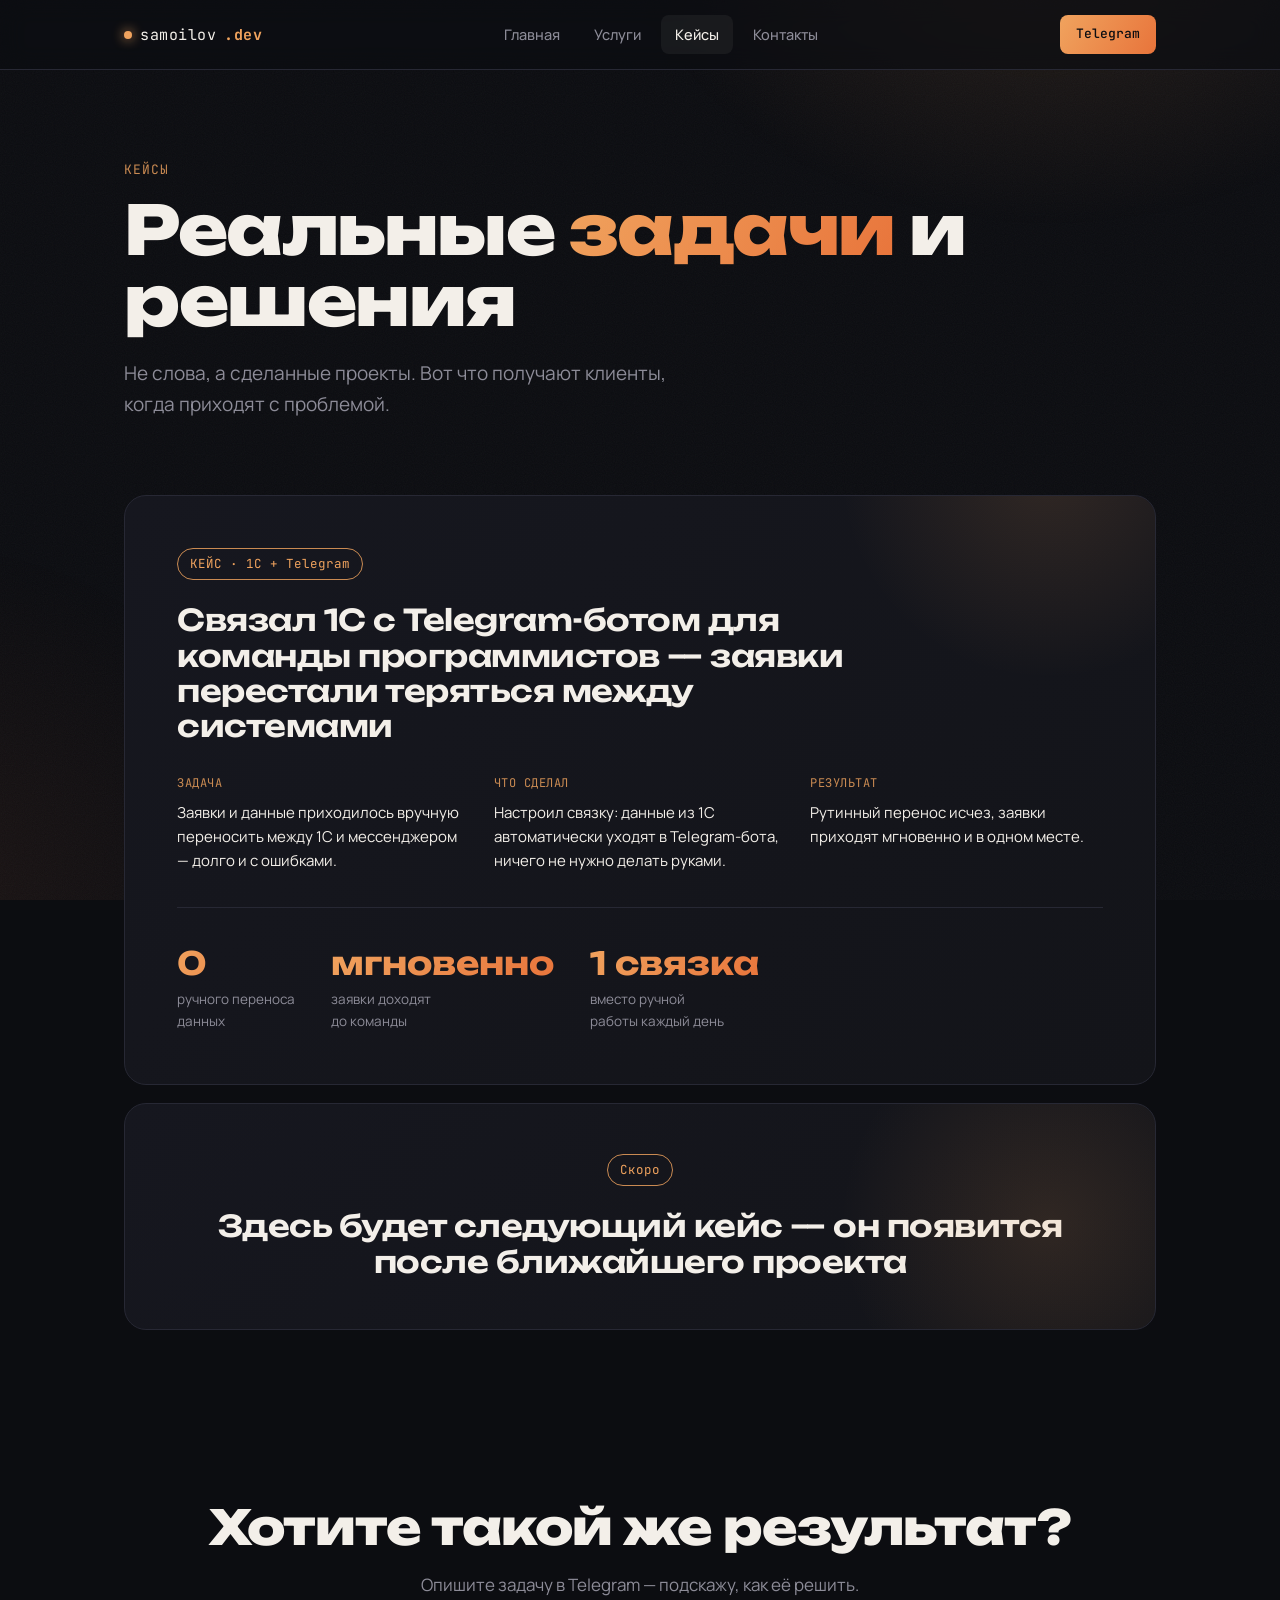
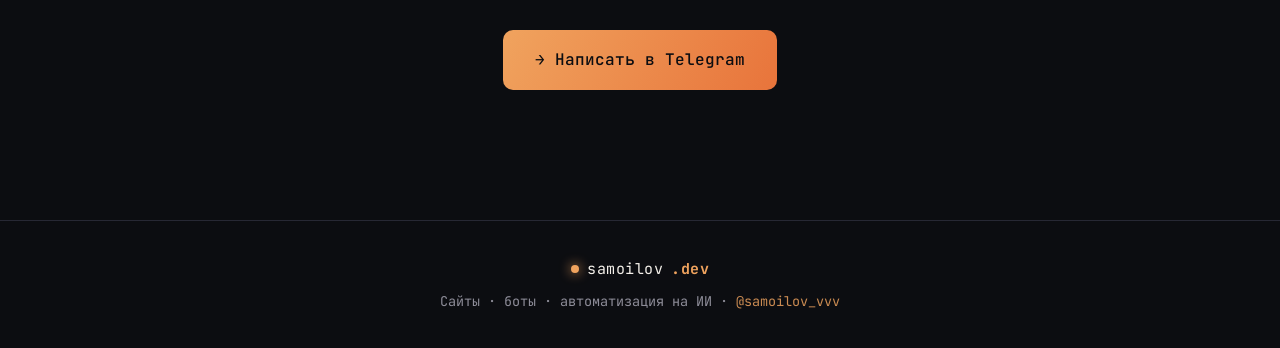
==== keysy.html @ 1cc67bd7 "First commit" ====
<!--
============================================================
  КЕЙСЫ · keysy.html
  КЕЙС: меняй текст и цифры на свои реальные.
  Чтобы добавить новый кейс — скопируй блок <div class="case reveal">...</div>
============================================================
-->
<!DOCTYPE html>
<html lang="ru">
<head>
<meta charset="UTF-8">
<meta name="viewport" content="width=device-width, initial-scale=1.0">
<title>Кейсы — Самойлов</title>
<link rel="preconnect" href="https://fonts.googleapis.com">
<link rel="preconnect" href="https://fonts.gstatic.com" crossorigin>
<link href="https://fonts.googleapis.com/css2?family=Unbounded:wght@400;600;800&family=Manrope:wght@400;500;600;700&family=JetBrains+Mono:wght@400;500&display=swap" rel="stylesheet">
<link rel="stylesheet" href="style.css">
</head>
<body>

<header>
  <nav class="nav">
    <a class="logo" href="index.html"><span class="dot"></span> samoilov<b>.dev</b></a>
    <div class="menu">
      <a href="index.html">Главная</a>
      <a href="uslugi.html">Услуги</a>
      <a href="keysy.html" class="active">Кейсы</a>
      <a href="kontakty.html">Контакты</a>
    </div>
    <a class="nav-cta" href="https://t.me/samoilov_vvv" target="_blank">Telegram</a>
  </nav>
</header>

<section class="page-head">
  <div class="wrap">
    <div class="eyebrow reveal">Кейсы</div>
    <h1 class="reveal">Реальные <span class="gradient-text">задачи</span> и решения</h1>
    <p class="lead reveal">Не слова, а сделанные проекты. Вот что получают клиенты, когда приходят с проблемой.</p>
  </div>
</section>

<section style="padding-top:20px">
  <div class="wrap">

    <!-- КЕЙС 1: реальный, 1С + Telegram -->
    <div class="case reveal">
      <span class="case-tag">КЕЙС · 1С + Telegram</span>
      <h3>Связал 1С с Telegram-ботом для команды программистов — заявки перестали теряться между системами</h3>
      <div class="case-row">
        <div class="case-block"><div class="k">Задача</div><div class="v">Заявки и данные приходилось вручную переносить между 1С и мессенджером — долго и с ошибками.</div></div>
        <div class="case-block"><div class="k">Что сделал</div><div class="v">Настроил связку: данные из 1С автоматически уходят в Telegram-бота, ничего не нужно делать руками.</div></div>
        <div class="case-block"><div class="k">Результат</div><div class="v">Рутинный перенос исчез, заявки приходят мгновенно и в одном месте.</div></div>
      </div>
      <!-- КЕЙС: цифры. Поставь свои реальные или удали этот блок -->
      <div class="case-result">
        <div><div class="num">0</div><div class="lbl">ручного переноса<br>данных</div></div>
        <div><div class="num">мгновенно</div><div class="lbl">заявки доходят<br>до команды</div></div>
        <div><div class="num">1 связка</div><div class="lbl">вместо ручной<br>работы каждый день</div></div>
      </div>
    </div>

    <!-- КЕЙС 2 (заглушка): когда сделаешь новый проект — заполни по образцу первого -->
    <div class="case soon reveal">
      <span class="case-tag">Скоро</span>
      <h3>Здесь будет следующий кейс — он появится после ближайшего проекта</h3>
    </div>

  </div>
</section>

<section class="cta-final">
  <div class="wrap">
    <h2 class="reveal">Хотите такой же результат?</h2>
    <p class="reveal">Опишите задачу в Telegram — подскажу, как её решить.</p>
    <a class="btn-primary reveal" href="https://t.me/samoilov_vvv" target="_blank" style="font-size:16px;padding:17px 32px">→ Написать в Telegram</a>
  </div>
</section>

<footer>
  <div class="wrap">
    <a class="logo" href="index.html"><span class="dot"></span> samoilov<b>.dev</b></a>
    <p style="margin-top:10px">Сайты · боты · автоматизация на ИИ · <a href="https://t.me/samoilov_vvv" target="_blank">@samoilov_vvv</a></p>
  </div>
</footer>

<script>
  const io=new IntersectionObserver((es)=>{es.forEach((e,i)=>{if(e.isIntersecting){setTimeout(()=>e.target.classList.add('in'),(i%5)*70);io.unobserve(e.target)}})},{threshold:.12});
  document.querySelectorAll('.reveal').forEach(el=>io.observe(el));
</script>
</body>
</html>
---- style.css ----
/* ============================================================
   ОБЩИЕ СТИЛИ ДЛЯ ВСЕХ СТРАНИЦ
   Цвета и шрифты меняются ТОЛЬКО здесь, в блоке :root —
   и сразу применяются на всех страницах сайта.
   ============================================================ */
:root{
  /* ===== ЦВЕТА (тёплая янтарная гамма) ===== */
  --bg:        #0c0d11;
  --bg-soft:   #131419;
  --card:      #16171f;
  --line:      #272834;
  --text:      #f3efe9;   /* тёплый белый */
  --muted:     #8d8c98;
  --accent:    #f0a35e;   /* янтарь */
  --accent-2:  #e8743b;   /* тёплый ember для градиентов */
  --accent-dim:#c98a52;
  --font-display:'Unbounded', sans-serif;
  --font-body:'Manrope', sans-serif;
  --font-mono:'JetBrains Mono', monospace;
}

*{margin:0;padding:0;box-sizing:border-box}
html{scroll-behavior:smooth}
body{
  background:var(--bg);color:var(--text);font-family:var(--font-body);
  line-height:1.6;overflow-x:hidden;-webkit-font-smoothing:antialiased;min-height:100vh;
}

/* фоновое свечение + шум */
body::before{
  content:"";position:fixed;inset:0;z-index:0;pointer-events:none;
  background:
    radial-gradient(700px 500px at 82% -8%, rgba(240,163,94,.12), transparent 60%),
    radial-gradient(600px 600px at -5% 100%, rgba(232,116,59,.07), transparent 60%);
}
body::after{
  content:"";position:fixed;inset:0;z-index:0;pointer-events:none;opacity:.04;
  background-image:url("data:image/svg+xml,%3Csvg xmlns='http://www.w3.org/2000/svg' width='120' height='120'%3E%3Cfilter id='n'%3E%3CfeTurbulence type='fractalNoise' baseFrequency='0.9' numOctaves='3'/%3E%3C/filter%3E%3Crect width='100%25' height='100%25' filter='url(%23n)'/%3E%3C/svg%3E");
}

.wrap{max-width:1080px;margin:0 auto;padding:0 24px;position:relative;z-index:1}
.gradient-text{
  background:linear-gradient(120deg,var(--accent),var(--accent-2));
  -webkit-background-clip:text;background-clip:text;-webkit-text-fill-color:transparent;
}

/* ===== ШАПКА + НАВИГАЦИЯ ===== */
header{
  position:sticky;top:0;z-index:50;backdrop-filter:blur(12px);
  background:rgba(12,13,17,.65);border-bottom:1px solid var(--line);
}
.nav{display:flex;align-items:center;justify-content:space-between;padding:15px 24px;max-width:1080px;margin:0 auto;gap:18px}
.logo{font-family:var(--font-mono);font-size:15px;letter-spacing:.5px;display:flex;align-items:center;gap:8px;text-decoration:none;color:var(--text)}
.logo b{color:var(--accent)}
.dot{width:8px;height:8px;border-radius:50%;background:var(--accent);box-shadow:0 0 12px var(--accent);animation:pulse 2s infinite}
@keyframes pulse{0%,100%{opacity:1}50%{opacity:.35}}
.menu{display:flex;align-items:center;gap:6px}
.menu a{
  font-family:var(--font-body);font-size:14.5px;text-decoration:none;color:var(--muted);
  padding:8px 14px;border-radius:8px;transition:color .2s ease, background .2s ease;font-weight:500;
}
.menu a:hover{color:var(--text)}
.menu a.active{color:var(--text);background:rgba(255,255,255,.05)}
.nav-cta{
  font-family:var(--font-mono);font-size:13px;text-decoration:none;color:var(--bg)!important;
  background:linear-gradient(120deg,var(--accent),var(--accent-2));padding:9px 16px;border-radius:8px;font-weight:500;
  transition:transform .2s ease, box-shadow .2s ease;
}
.nav-cta:hover{transform:translateY(-2px);box-shadow:0 8px 24px rgba(240,163,94,.28)}

/* ===== КНОПКИ ===== */
.btn-primary{
  font-family:var(--font-mono);font-size:15px;text-decoration:none;color:var(--bg);
  background:linear-gradient(120deg,var(--accent),var(--accent-2));padding:15px 26px;border-radius:10px;font-weight:500;
  display:inline-flex;align-items:center;gap:10px;transition:transform .2s ease, box-shadow .2s ease;
}
.btn-primary:hover{transform:translateY(-2px);box-shadow:0 12px 32px rgba(240,163,94,.32)}
.btn-ghost{
  font-family:var(--font-mono);font-size:15px;text-decoration:none;color:var(--text);
  border:1px solid var(--line);padding:15px 26px;border-radius:10px;transition:border-color .2s ease, color .2s ease;
}
.btn-ghost:hover{border-color:var(--accent);color:var(--accent)}

/* ===== ТИПОГРАФИКА СЕКЦИЙ ===== */
.page-head{padding:90px 0 20px}
.eyebrow{font-family:var(--font-mono);font-size:13px;color:var(--accent-dim);letter-spacing:1px;text-transform:uppercase;margin-bottom:14px}
h1{font-family:var(--font-display);font-weight:800;font-size:clamp(36px,6.5vw,68px);line-height:1.04;letter-spacing:-1.5px;margin-bottom:22px}
.sec-title{font-family:var(--font-display);font-weight:600;font-size:clamp(26px,4vw,40px);letter-spacing:-1px;margin-bottom:16px;line-height:1.1}
.lead{color:var(--muted);max-width:580px;font-size:clamp(16px,2.2vw,19px);margin-bottom:36px}
.lead b{color:var(--text);font-weight:600}
section{padding:64px 0;position:relative}

/* badge */
.badge{display:inline-flex;align-items:center;gap:8px;font-family:var(--font-mono);font-size:12.5px;color:var(--muted);border:1px solid var(--line);border-radius:100px;padding:7px 14px;margin-bottom:28px}
.badge .dot{width:7px;height:7px}

/* ===== СТАТЫ ===== */
.stats{display:flex;flex-wrap:wrap;gap:40px;margin-top:56px;padding-top:34px;border-top:1px solid var(--line)}
.stat .num{font-family:var(--font-display);font-weight:600;font-size:30px;color:var(--accent)}
.stat .lbl{font-size:13.5px;color:var(--muted);margin-top:2px}

/* ===== КАРТОЧКИ УСЛУГ ===== */
.grid2{display:grid;grid-template-columns:repeat(2,1fr);gap:18px}
.card{background:var(--card);border:1px solid var(--line);border-radius:16px;padding:30px;transition:transform .25s ease;position:relative;overflow:hidden}
.card::after{content:"";position:absolute;inset:0;border-radius:16px;padding:1px;background:linear-gradient(135deg,transparent,rgba(240,163,94,.45),transparent);-webkit-mask:linear-gradient(#fff 0 0) content-box,linear-gradient(#fff 0 0);-webkit-mask-composite:xor;mask-composite:exclude;opacity:0;transition:opacity .25s ease}
.card:hover{transform:translateY(-5px)}
.card:hover::after{opacity:1}
.card .ic{font-family:var(--font-mono);font-size:13px;color:var(--accent);margin-bottom:18px}
.card h3{font-family:var(--font-display);font-weight:600;font-size:20px;margin-bottom:10px}
.card p{color:var(--muted);font-size:15px}
.card ul{list-style:none;margin-top:16px}
.card ul li{color:var(--muted);font-size:14px;padding-left:18px;position:relative;margin-bottom:6px}
.card ul li::before{content:"→";position:absolute;left:0;color:var(--accent)}

/* ===== ШАГИ ===== */
.steps{display:grid;grid-template-columns:repeat(3,1fr);gap:18px;counter-reset:s}
.step{background:var(--bg-soft);border:1px solid var(--line);border-radius:16px;padding:30px;position:relative}
.step::before{counter-increment:s;content:"0" counter(s);font-family:var(--font-display);font-weight:800;font-size:42px;background:linear-gradient(120deg,var(--accent),var(--accent-2));-webkit-background-clip:text;background-clip:text;-webkit-text-fill-color:transparent;opacity:.4;display:block;margin-bottom:14px}
.step h4{font-family:var(--font-display);font-weight:600;font-size:18px;margin-bottom:8px}
.step p{color:var(--muted);font-size:14.5px}

/* ===== КЕЙС ===== */
.case{background:linear-gradient(135deg,var(--card),var(--bg-soft));border:1px solid var(--line);border-radius:22px;padding:clamp(28px,5vw,52px);position:relative;overflow:hidden;margin-bottom:18px}
.case::before{content:"";position:absolute;top:-40%;right:-10%;width:420px;height:420px;background:radial-gradient(circle,rgba(240,163,94,.13),transparent 70%)}
.case-tag{font-family:var(--font-mono);font-size:12.5px;color:var(--accent);border:1px solid var(--accent-dim);border-radius:100px;padding:5px 12px;display:inline-block;margin-bottom:22px}
.case h3{font-family:var(--font-display);font-weight:600;font-size:clamp(21px,3.2vw,30px);line-height:1.18;margin-bottom:28px;letter-spacing:-.5px;max-width:680px}
.case-row{display:grid;grid-template-columns:repeat(3,1fr);gap:24px;margin:30px 0;position:relative;z-index:1}
.case-block .k{font-family:var(--font-mono);font-size:12px;color:var(--accent-dim);text-transform:uppercase;letter-spacing:.5px;margin-bottom:8px}
.case-block .v{color:var(--text);font-size:15px}
.case-result{display:flex;flex-wrap:wrap;gap:36px;margin-top:34px;padding-top:30px;border-top:1px solid var(--line);position:relative;z-index:1}
.case-result .num{font-family:var(--font-display);font-weight:700;font-size:32px;background:linear-gradient(120deg,var(--accent),var(--accent-2));-webkit-background-clip:text;background-clip:text;-webkit-text-fill-color:transparent}
.case-result .lbl{font-size:13.5px;color:var(--muted)}
.case.soon{opacity:.6;text-align:center;padding:50px}
.case.soon h3{margin:0 auto;max-width:none}

/* ===== FAQ ===== */
.faq-item{border-bottom:1px solid var(--line);padding:22px 0}
.faq-item h4{font-family:var(--font-display);font-weight:600;font-size:17px;margin-bottom:8px}
.faq-item p{color:var(--muted);font-size:15px}

/* ===== БОЛЬШОЙ CTA ===== */
.cta-final{text-align:center;padding:90px 0}
.cta-final h2{font-family:var(--font-display);font-weight:800;font-size:clamp(28px,5vw,48px);letter-spacing:-1px;margin-bottom:18px;line-height:1.06}
.cta-final p{color:var(--muted);max-width:480px;margin:0 auto 32px;font-size:17px}

/* ===== КОНТАКТЫ ===== */
.contact-grid{display:grid;grid-template-columns:1.1fr .9fr;gap:24px;align-items:start}
.contact-card{background:var(--card);border:1px solid var(--line);border-radius:18px;padding:36px}
.contact-card h3{font-family:var(--font-display);font-weight:600;font-size:22px;margin-bottom:14px}
.contact-card p{color:var(--muted);margin-bottom:24px}
.checklist{list-style:none}
.checklist li{padding-left:26px;position:relative;margin-bottom:12px;color:var(--text);font-size:15px}
.checklist li::before{content:"✦";position:absolute;left:0;color:var(--accent)}

/* подвал */
footer{border-top:1px solid var(--line);padding:36px 0;text-align:center;position:relative;z-index:1;margin-top:40px}
footer .logo{justify-content:center;margin-bottom:10px}
footer p{color:var(--muted);font-size:13.5px;font-family:var(--font-mono)}
footer a{color:var(--accent-dim);text-decoration:none}

/* появление при скролле */
.reveal{opacity:0;transform:translateY(24px);transition:opacity .7s ease, transform .7s ease}
.reveal.in{opacity:1;transform:none}

@media(max-width:760px){
  .grid2,.steps,.case-row,.contact-grid{grid-template-columns:1fr}
  .menu{gap:0}
  .menu a{padding:8px 9px;font-size:13.5px}
  .nav-cta{display:none}
  .logo{font-size:14px}
  .stats{gap:26px}
}
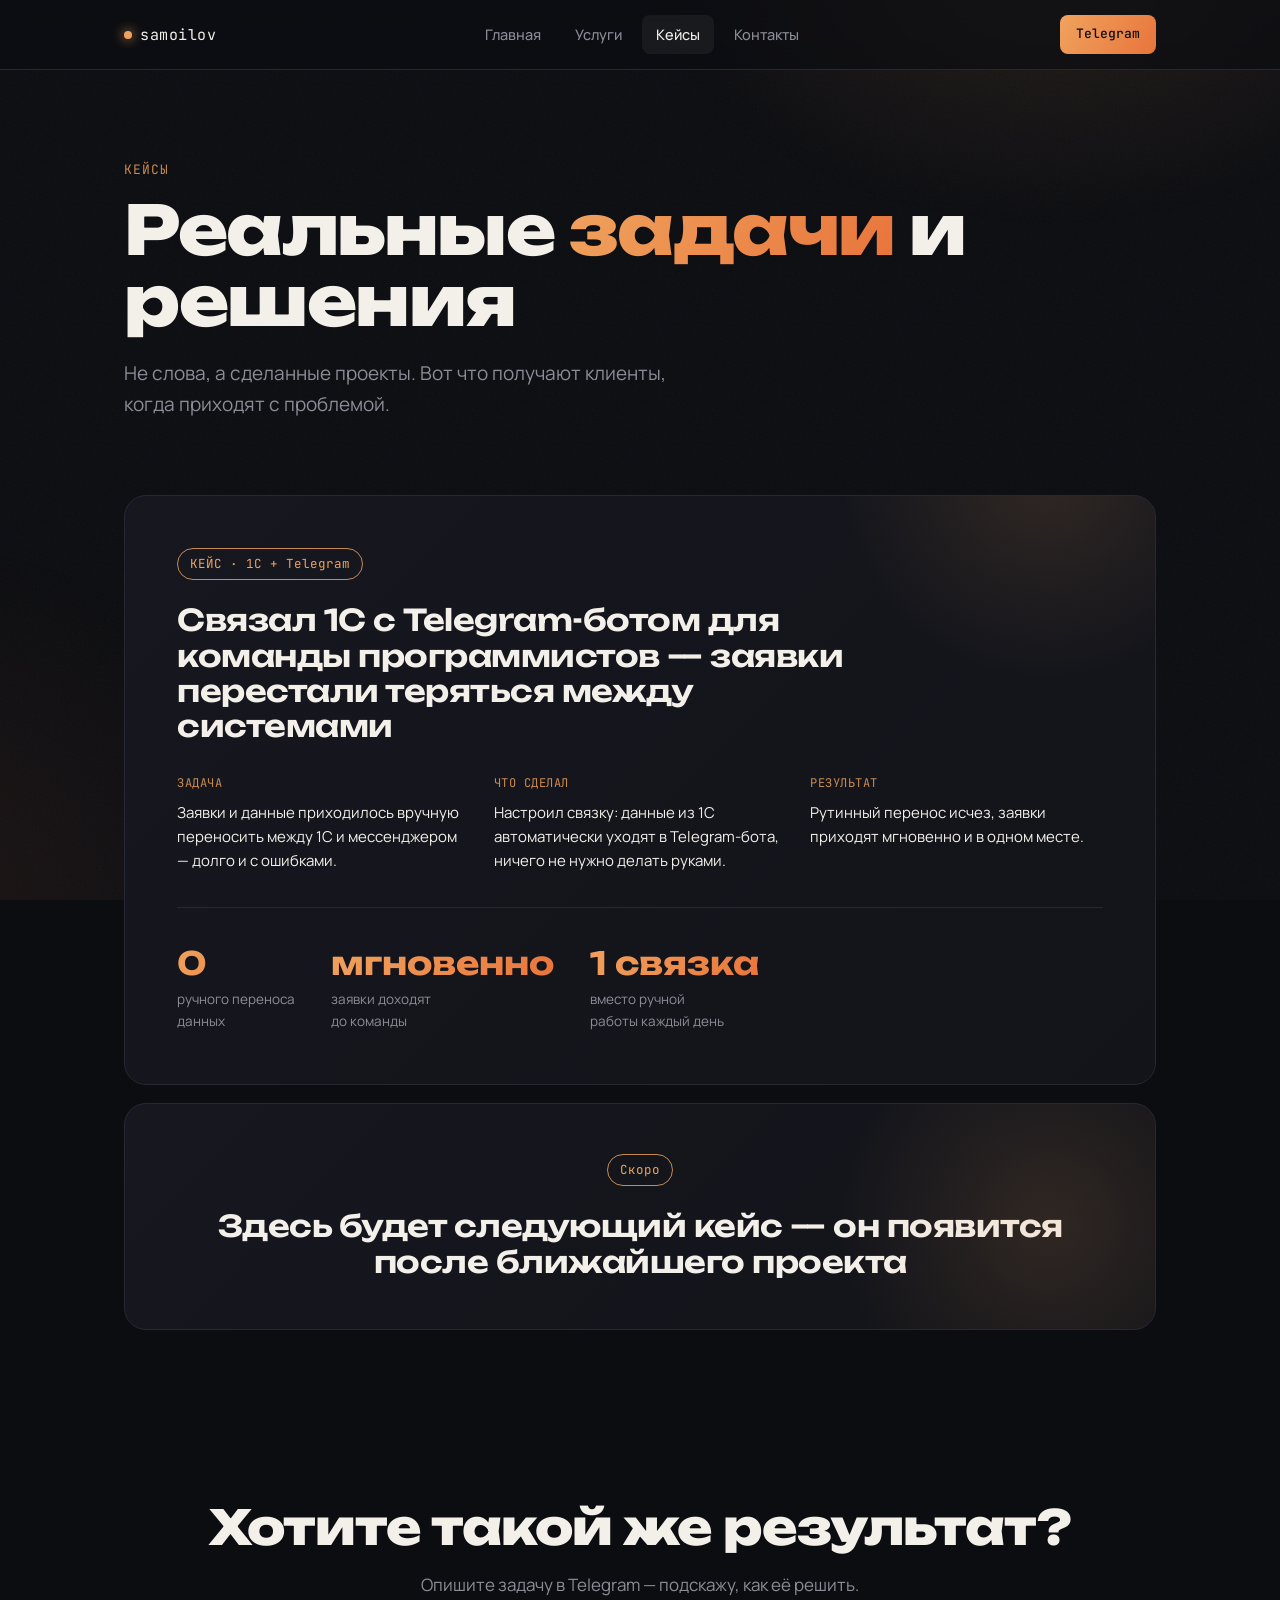
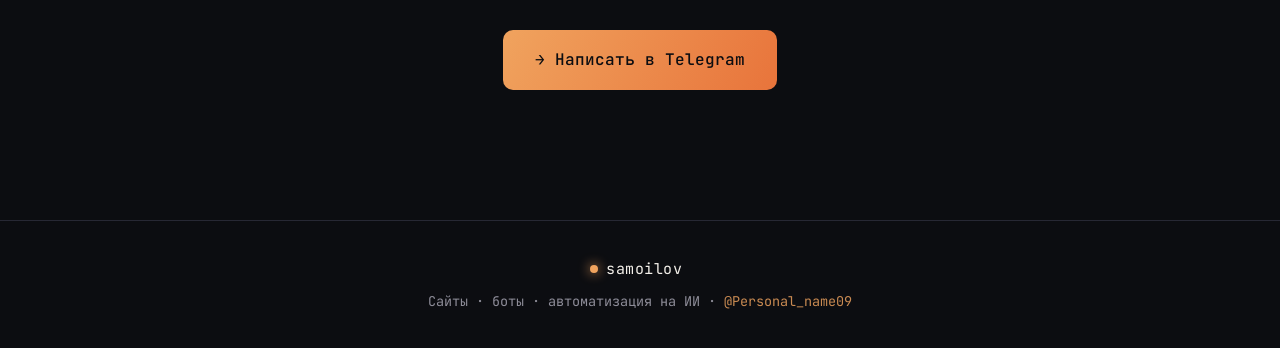
==== commit 97ecb3f2: "a" ====
--- a/keysy.html
+++ b/keysy.html
@@ -20,14 +20,14 @@
 
 <header>
   <nav class="nav">
-    <a class="logo" href="index.html"><span class="dot"></span> samoilov<b>.dev</b></a>
+    <a class="logo" href="index.html"><span class="dot"></span> samoilov<b></b></a>
     <div class="menu">
       <a href="index.html">Главная</a>
       <a href="uslugi.html">Услуги</a>
       <a href="keysy.html" class="active">Кейсы</a>
       <a href="kontakty.html">Контакты</a>
     </div>
-    <a class="nav-cta" href="https://t.me/samoilov_vvv" target="_blank">Telegram</a>
+    <a class="nav-cta" href="https://t.me/Personal_name09" target="_blank">Telegram</a>
   </nav>
 </header>
 
@@ -72,14 +72,14 @@
   <div class="wrap">
     <h2 class="reveal">Хотите такой же результат?</h2>
     <p class="reveal">Опишите задачу в Telegram — подскажу, как её решить.</p>
-    <a class="btn-primary reveal" href="https://t.me/samoilov_vvv" target="_blank" style="font-size:16px;padding:17px 32px">→ Написать в Telegram</a>
+    <a class="btn-primary reveal" href="https://t.me/Personal_name09" target="_blank" style="font-size:16px;padding:17px 32px">→ Написать в Telegram</a>
   </div>
 </section>
 
 <footer>
   <div class="wrap">
-    <a class="logo" href="index.html"><span class="dot"></span> samoilov<b>.dev</b></a>
-    <p style="margin-top:10px">Сайты · боты · автоматизация на ИИ · <a href="https://t.me/samoilov_vvv" target="_blank">@samoilov_vvv</a></p>
+    <a class="logo" href="index.html"><span class="dot"></span> samoilov<b></b></a>
+    <p style="margin-top:10px">Сайты · боты · автоматизация на ИИ · <a href="https://t.me/Personal_name09" target="_blank">@Personal_name09</a></p>
   </div>
 </footer>
 
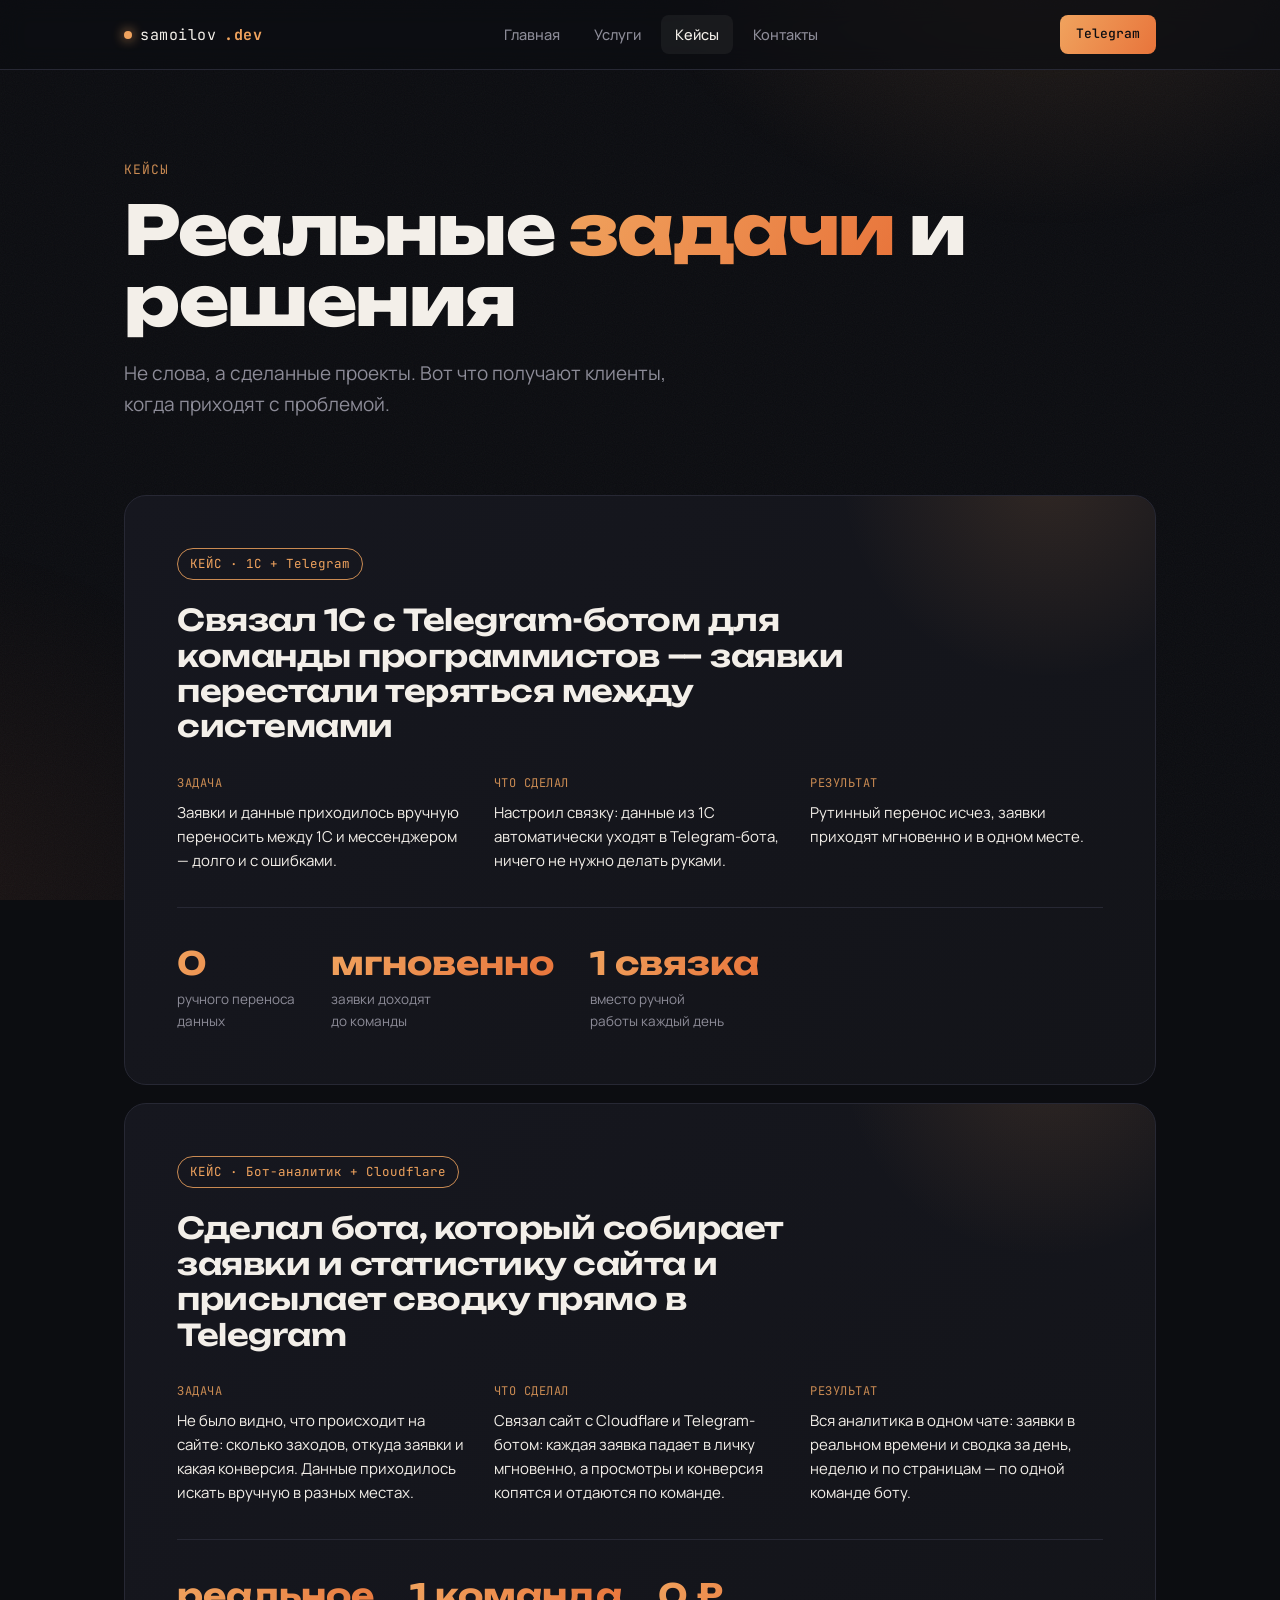
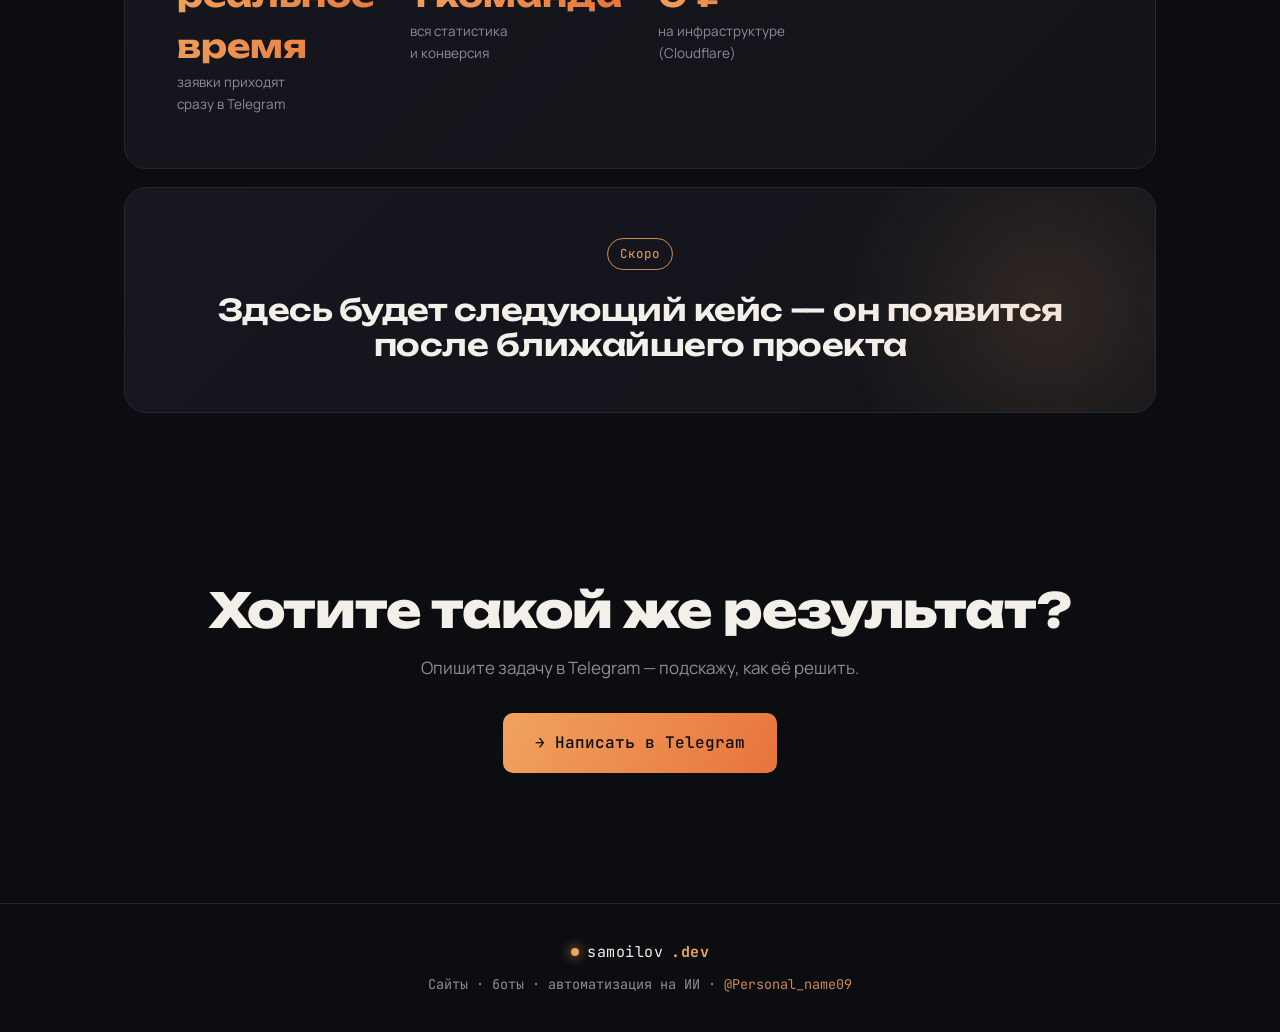
==== commit fd2cfbc7: "a" ====
--- a/keysy.html
+++ b/keysy.html
@@ -20,7 +20,7 @@
 
 <header>
   <nav class="nav">
-    <a class="logo" href="index.html"><span class="dot"></span> samoilov<b></b></a>
+    <a class="logo" href="index.html"><span class="dot"></span> samoilov<b>.dev</b></a>
     <div class="menu">
       <a href="index.html">Главная</a>
       <a href="uslugi.html">Услуги</a>
@@ -59,7 +59,24 @@
       </div>
     </div>
 
-    <!-- КЕЙС 2 (заглушка): когда сделаешь новый проект — заполни по образцу первого -->
+    <!-- КЕЙС 2: бот-аналитик для сайта -->
+    <div class="case reveal">
+      <span class="case-tag">КЕЙС · Бот-аналитик + Cloudflare</span>
+      <h3>Сделал бота, который собирает заявки и статистику сайта и присылает сводку прямо в Telegram</h3>
+      <div class="case-row">
+        <div class="case-block"><div class="k">Задача</div><div class="v">Не было видно, что происходит на сайте: сколько заходов, откуда заявки и какая конверсия. Данные приходилось искать вручную в разных местах.</div></div>
+        <div class="case-block"><div class="k">Что сделал</div><div class="v">Связал сайт с Cloudflare и Telegram-ботом: каждая заявка падает в личку мгновенно, а просмотры и конверсия копятся и отдаются по команде.</div></div>
+        <div class="case-block"><div class="k">Результат</div><div class="v">Вся аналитика в одном чате: заявки в реальном времени и сводка за день, неделю и по страницам — по одной команде боту.</div></div>
+      </div>
+      <!-- КЕЙС: цифры. Поставь свои реальные или удали этот блок -->
+      <div class="case-result">
+        <div><div class="num">реальное<br>время</div><div class="lbl">заявки приходят<br>сразу в Telegram</div></div>
+        <div><div class="num">1 команда</div><div class="lbl">вся статистика<br>и конверсия</div></div>
+        <div><div class="num">0 ₽</div><div class="lbl">на инфраструктуре<br>(Cloudflare)</div></div>
+      </div>
+    </div>
+
+   
     <div class="case soon reveal">
       <span class="case-tag">Скоро</span>
       <h3>Здесь будет следующий кейс — он появится после ближайшего проекта</h3>
@@ -78,7 +95,7 @@
 
 <footer>
   <div class="wrap">
-    <a class="logo" href="index.html"><span class="dot"></span> samoilov<b></b></a>
+    <a class="logo" href="index.html"><span class="dot"></span> samoilov<b>.dev</b></a>
     <p style="margin-top:10px">Сайты · боты · автоматизация на ИИ · <a href="https://t.me/Personal_name09" target="_blank">@Personal_name09</a></p>
   </div>
 </footer>
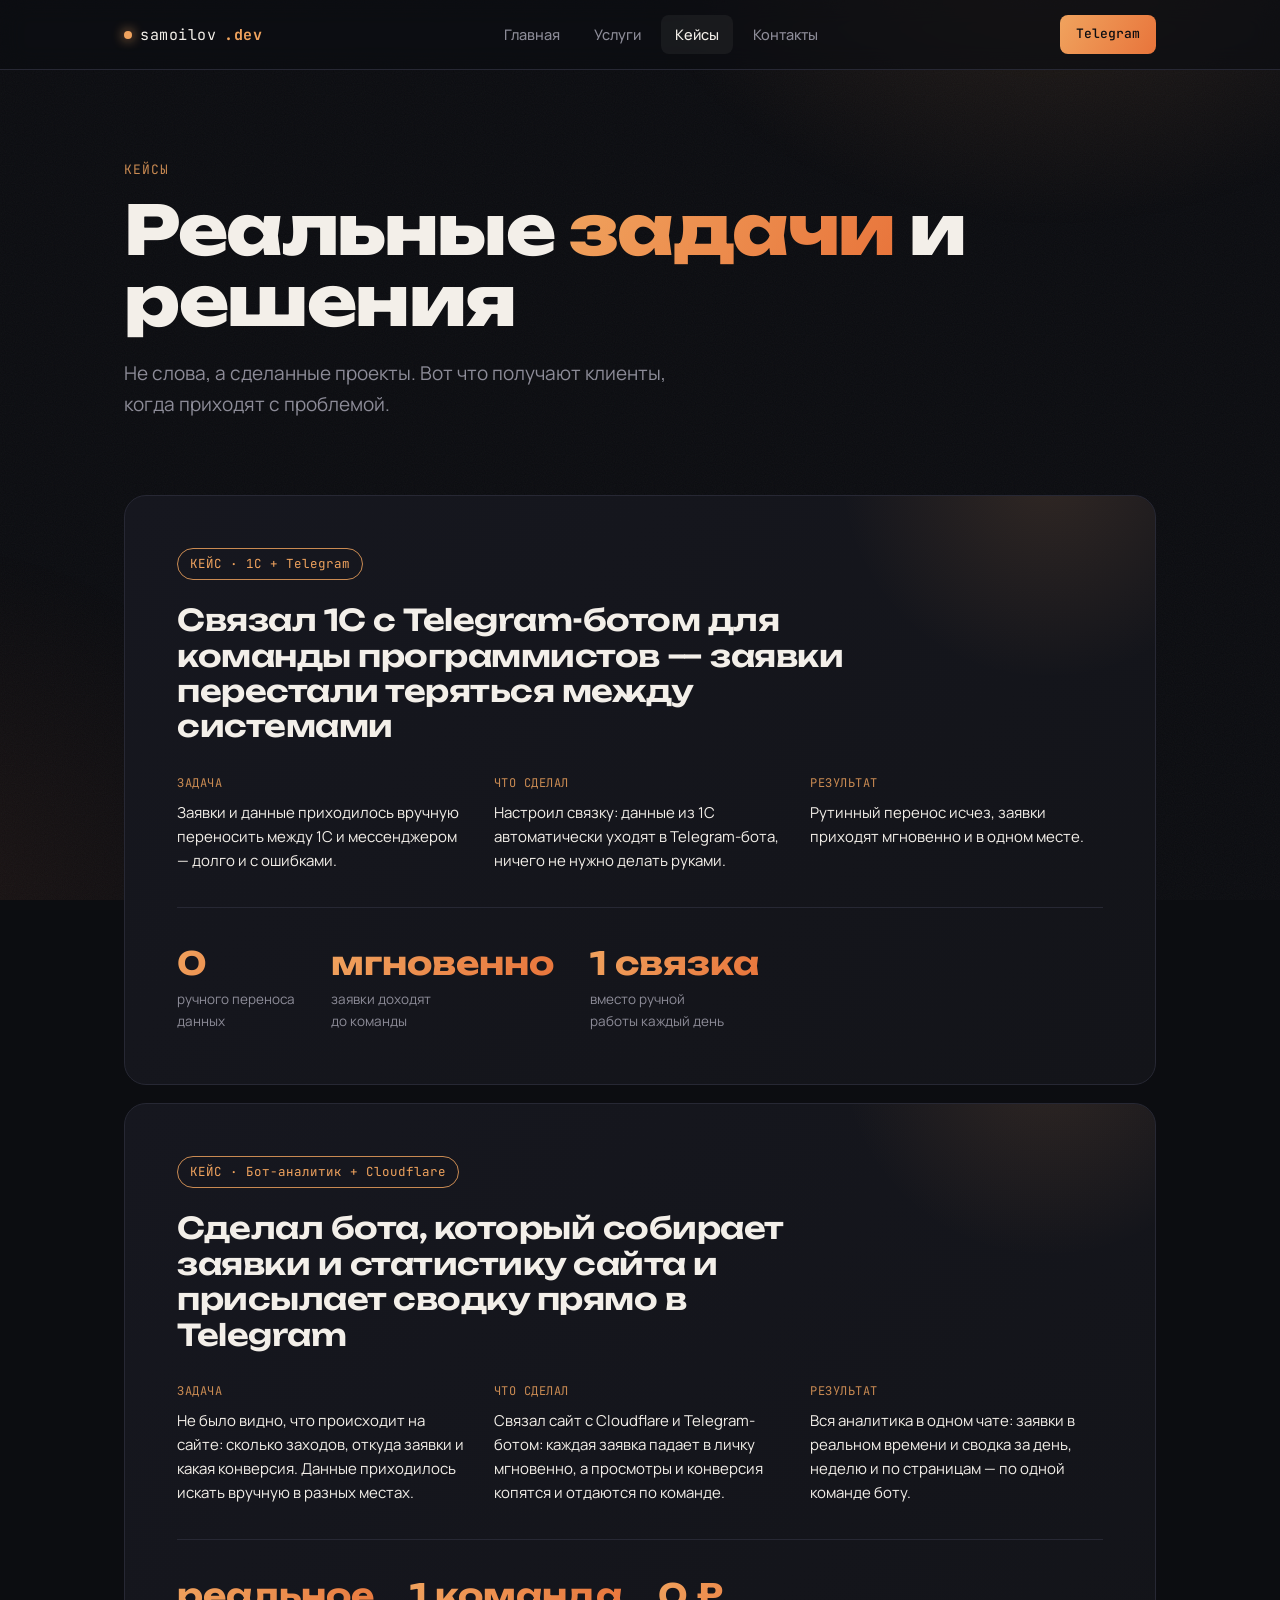
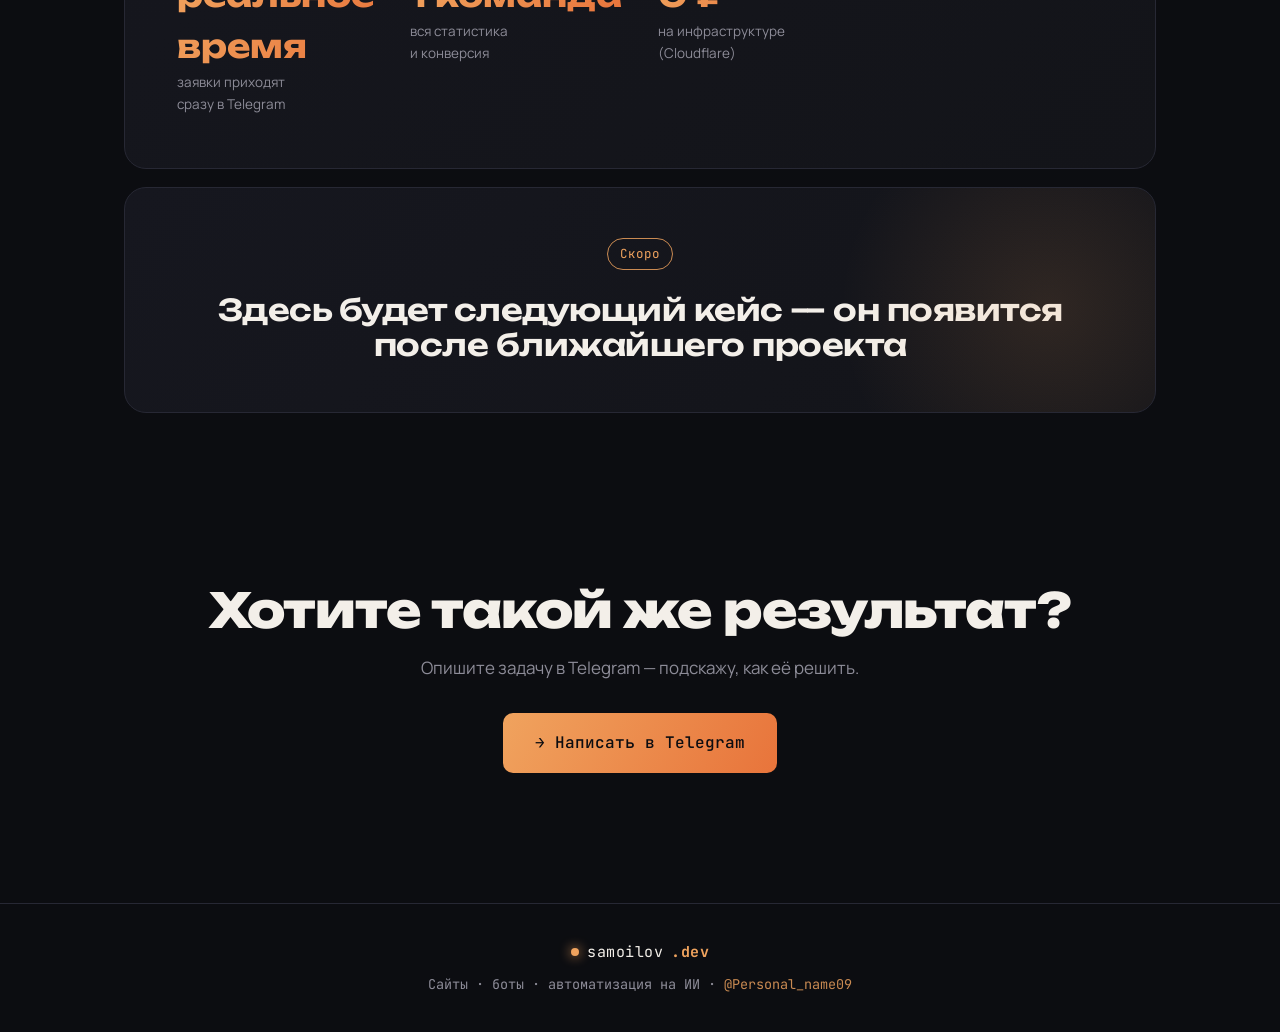
==== commit 8b33883a: "a" ====
--- a/keysy.html
+++ b/keysy.html
@@ -17,6 +17,41 @@
 <link rel="stylesheet" href="style.css">
 </head>
 <body>
+   <script>
+(function(){
+  const ENDPOINT = "https://mybot.samoilov.workers.dev"; // ← вставь адрес Worker'а
+
+  function payload(type, label){
+    return JSON.stringify({
+      type: type, label: label,
+      page: location.pathname,
+      ref: document.referrer || "direct",
+      ua: navigator.userAgent, ts: Date.now()
+    });
+  }
+
+  // просмотр — обычным fetch, тут спешить некуда
+  fetch(ENDPOINT, {method:"POST", headers:{"Content-Type":"application/json"}, body:payload("view", document.title)}).catch(function(){});
+
+  // клики по Telegram-кнопкам — через sendBeacon (доставляется при уходе со страницы)
+  document.querySelectorAll('a[href*="t.me"]').forEach(function(a){
+    a.addEventListener("click", function(e){
+      const data = payload("lead", a.textContent.trim() + " · " + location.pathname);
+      let sent = false;
+      if (navigator.sendBeacon){
+        try { sent = navigator.sendBeacon(ENDPOINT, new Blob([data], {type:"application/json"})); } catch(_){}
+      }
+      if (!sent){
+        e.preventDefault();
+        const href = a.href;
+        fetch(ENDPOINT, {method:"POST", headers:{"Content-Type":"application/json"}, body:data, keepalive:true}).catch(function(){}).finally(function(){ window.location.href = href; });
+        setTimeout(function(){ window.location.href = href; }, 250);
+      }
+    });
+  });
+})();
+</script>
+
 
 <header>
   <nav class="nav">
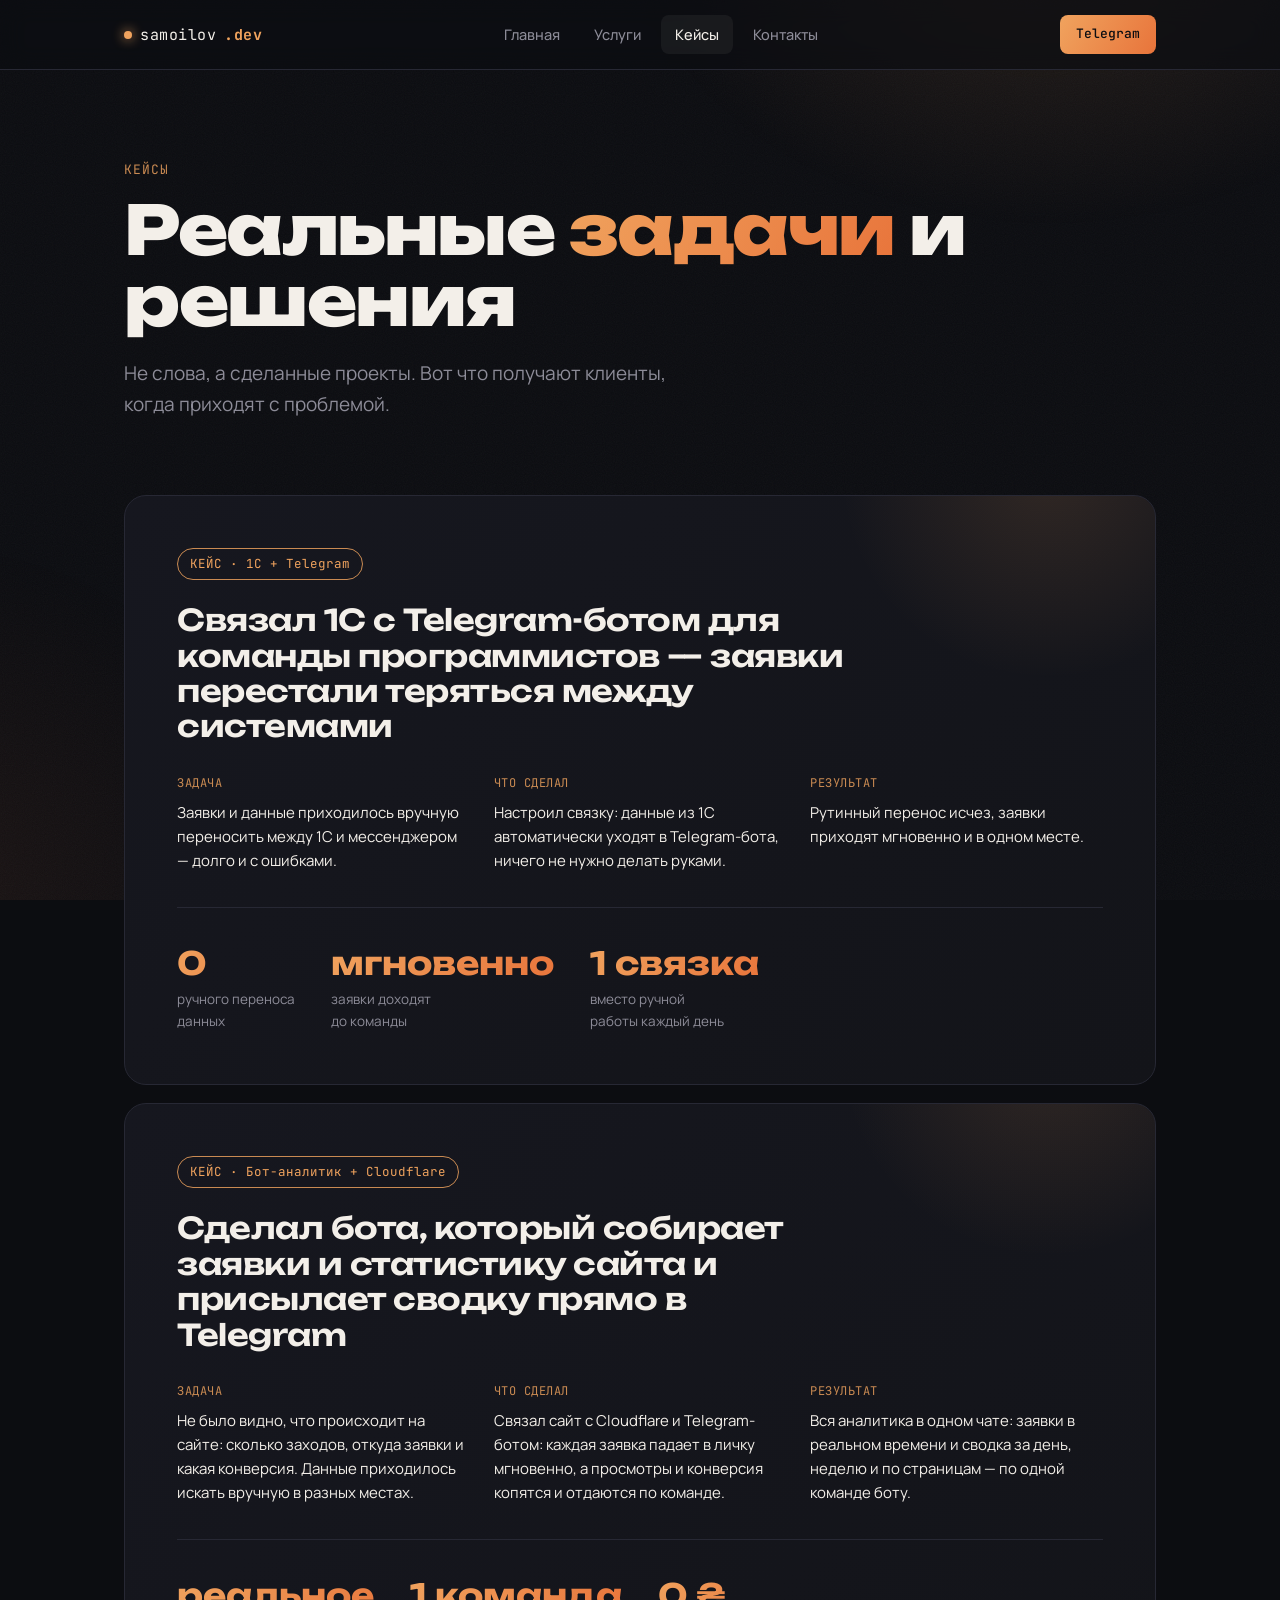
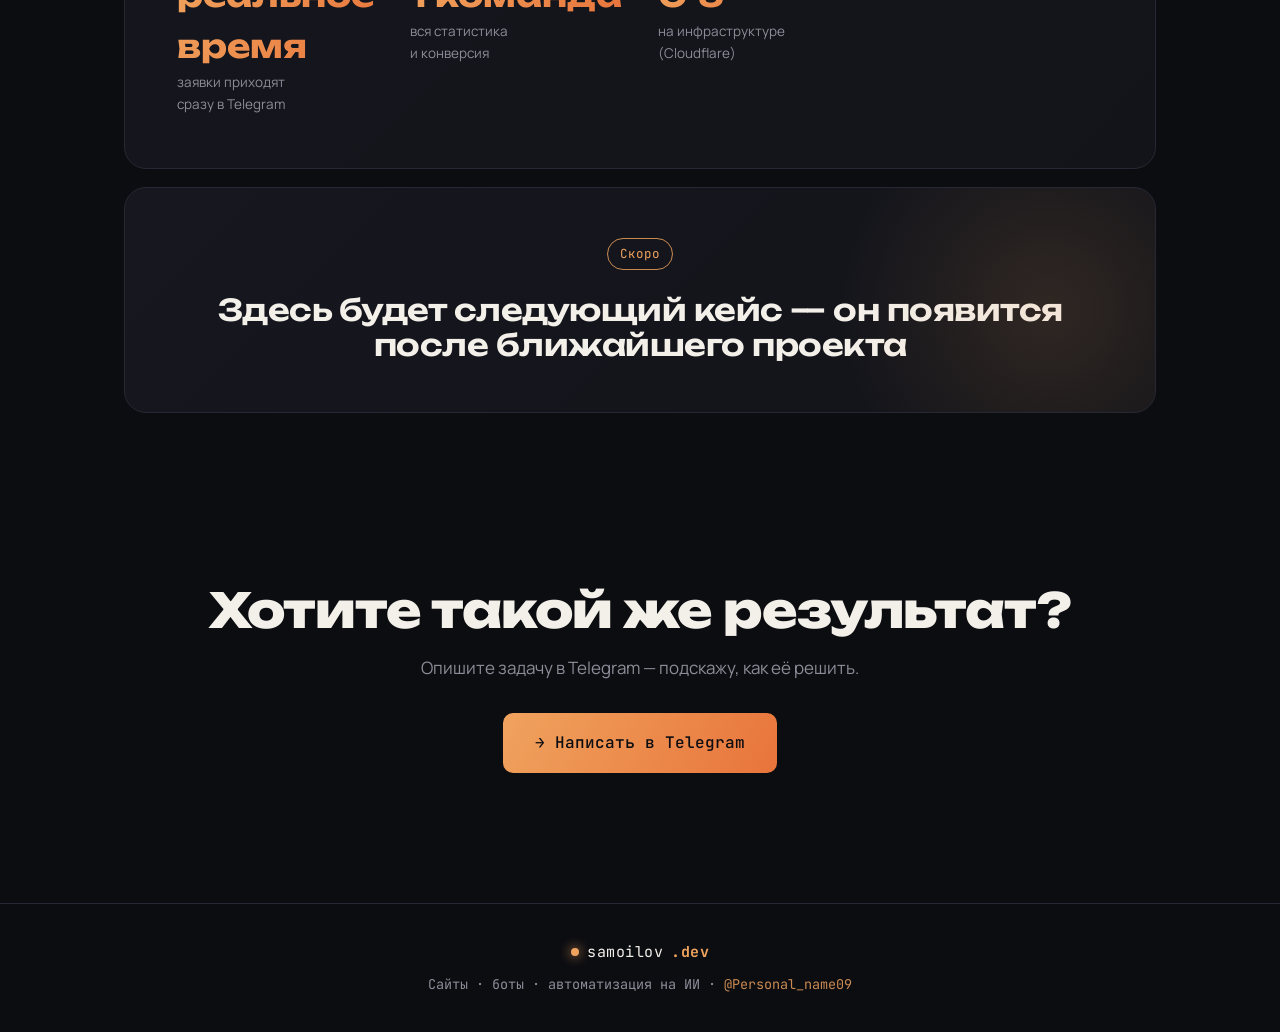
==== commit 6b14bdf3: "a" ====
--- a/keysy.html
+++ b/keysy.html
@@ -107,7 +107,7 @@
       <div class="case-result">
         <div><div class="num">реальное<br>время</div><div class="lbl">заявки приходят<br>сразу в Telegram</div></div>
         <div><div class="num">1 команда</div><div class="lbl">вся статистика<br>и конверсия</div></div>
-        <div><div class="num">0 ₽</div><div class="lbl">на инфраструктуре<br>(Cloudflare)</div></div>
+        <div><div class="num">0  ₴</div><div class="lbl">на инфраструктуре<br>(Cloudflare)</div></div>
       </div>
     </div>
 
